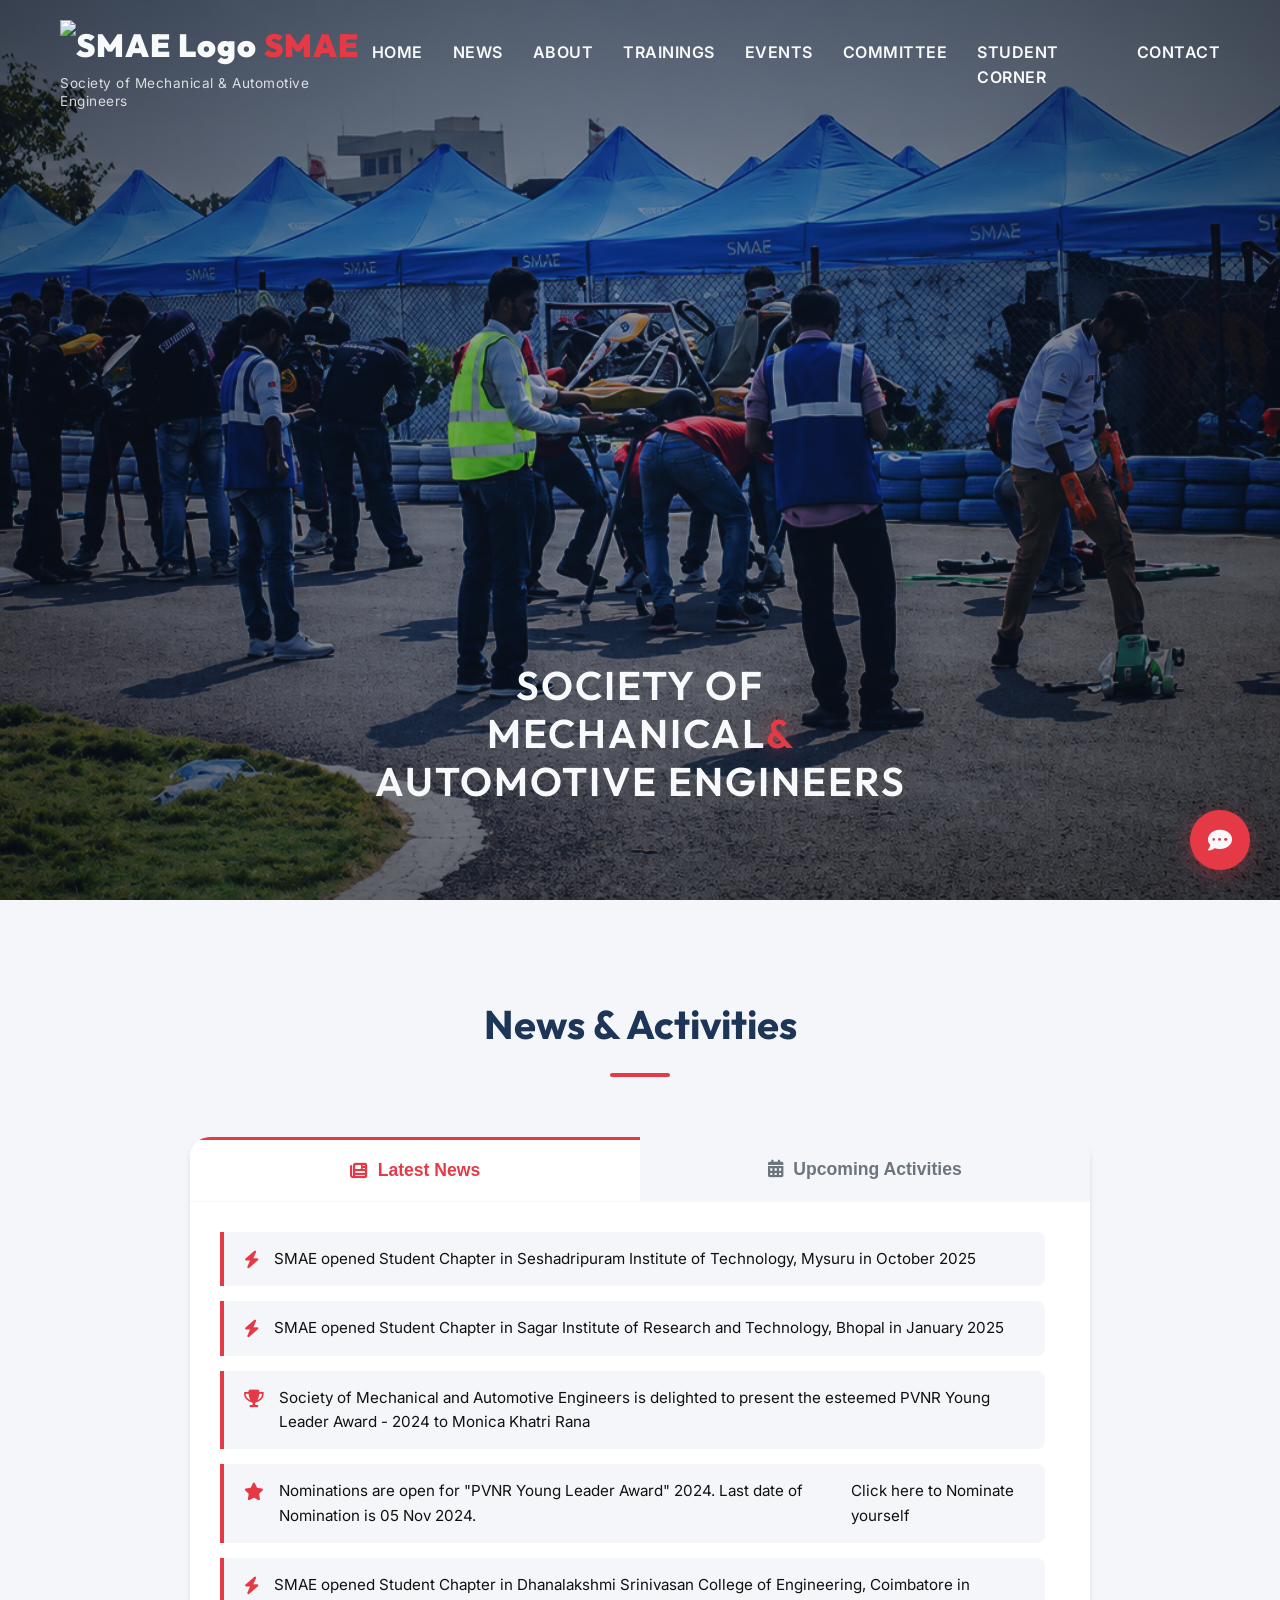
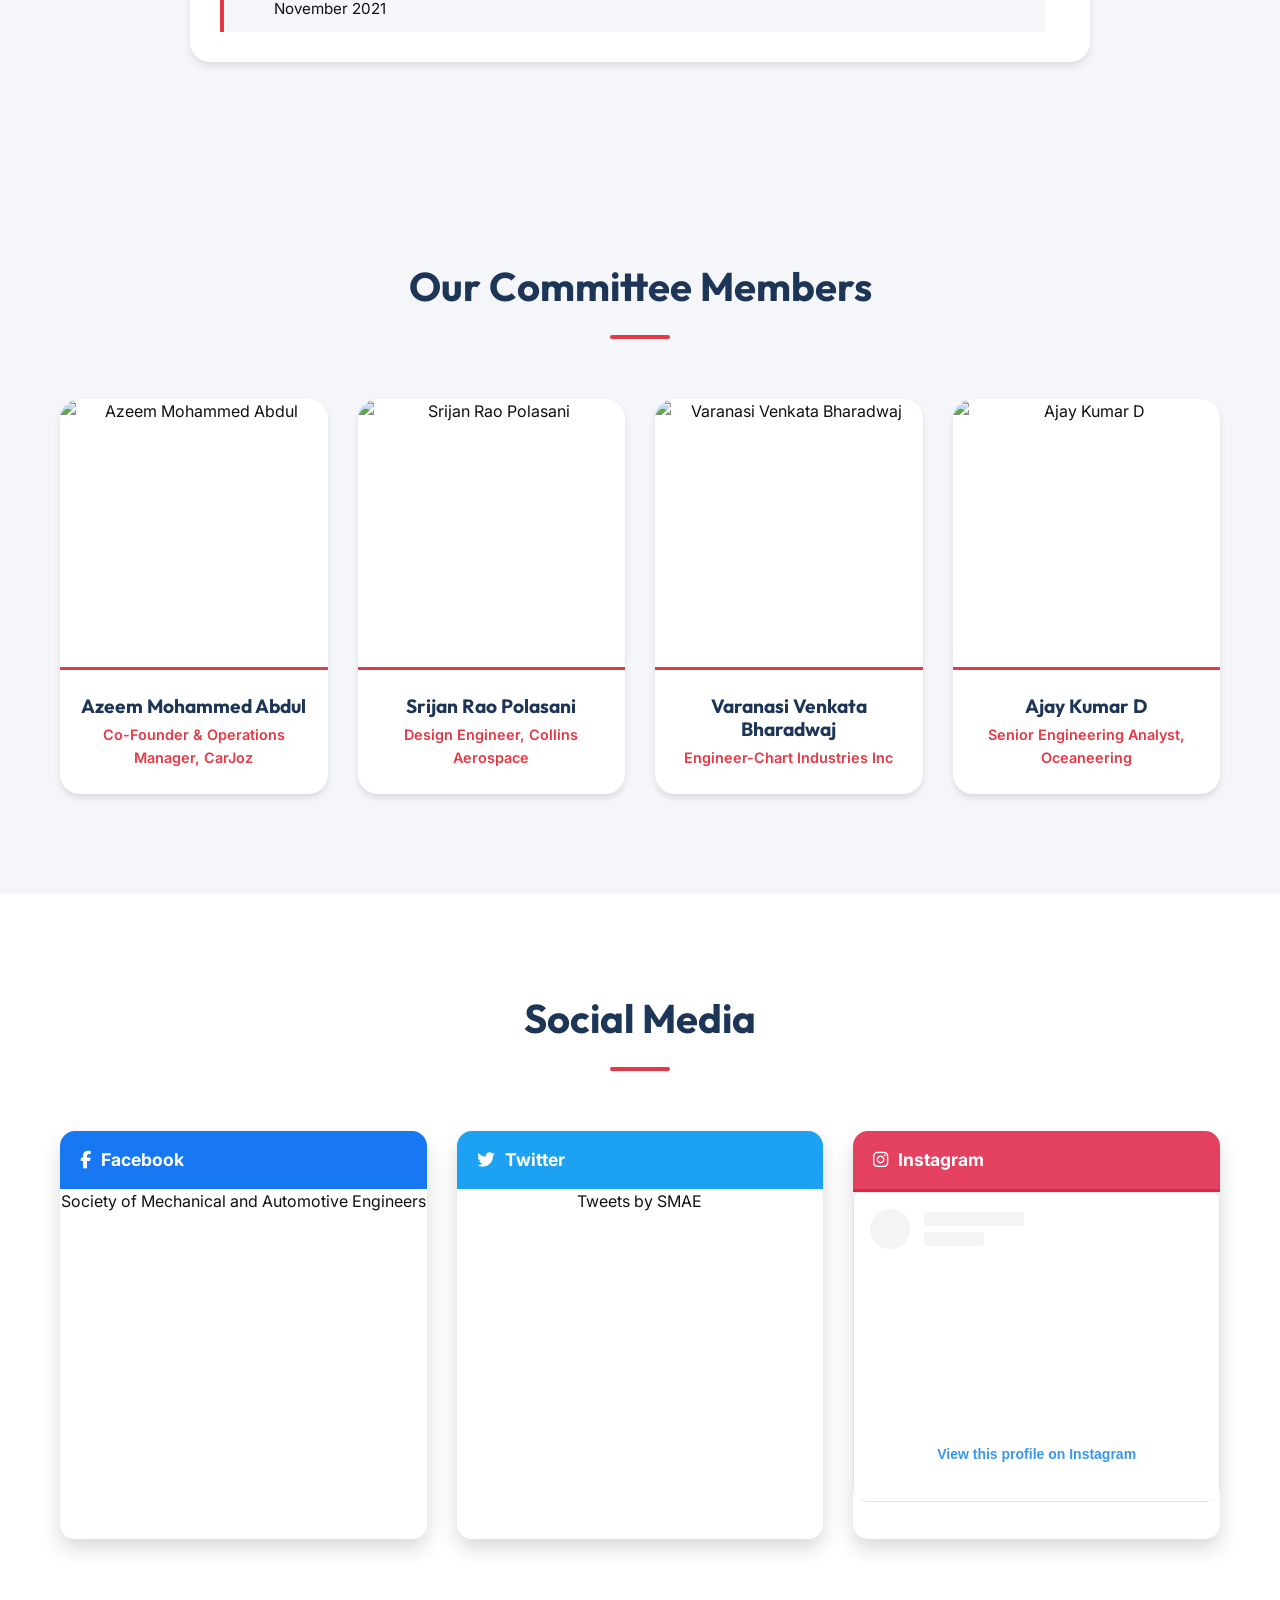
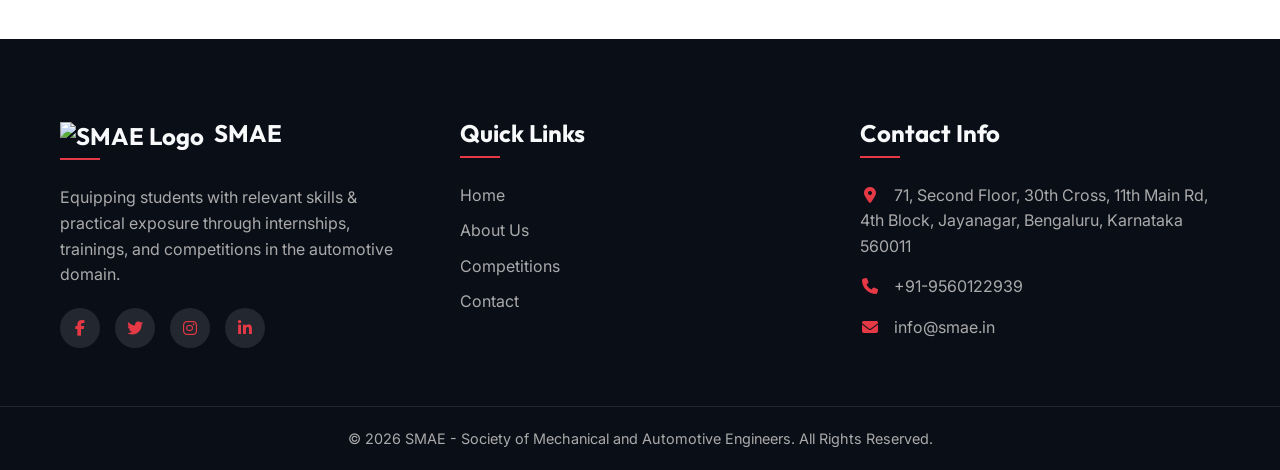
==== index.html @ 1c09d2eb "Add files via upload" ====
<!DOCTYPE html>
<html lang="en">

<head>
    <meta charset="UTF-8">
    <meta name="viewport" content="width=device-width, initial-scale=1.0">
    <title>SMAE - Society of Mechanical and Automotive Engineers</title>
    <meta name="description"
        content="India's leading organization for vehicle prototyping, research, component design, training, and motorsports development.">
    <link rel="icon" href="images/smae_logo.png" type="image/png">
    <link rel="stylesheet" href="styles.css">
    <link
        href="https://fonts.googleapis.com/css2?family=Inter:wght@300;400;600;800&family=Outfit:wght@400;700;900&display=swap"
        rel="stylesheet">
    <link rel="stylesheet" href="https://cdnjs.cloudflare.com/ajax/libs/font-awesome/6.4.0/css/all.min.css">
    <!-- Google reCAPTCHA v3 -->
    <script src="https://www.google.com/recaptcha/api.js" async defer></script>
</head>

<body>

    <div id="fb-root"></div>
    <script async defer crossorigin="anonymous" src="https://connect.facebook.net/en_US/sdk.js#xfbml=1&version=v18.0"
        nonce="1b1c"></script>

    <!-- Navigation -->
    <nav id="navbar">
        <div class="nav-container">
            <div class="logo">
                <a href="index.html"><img src="images/smae_logo.webp" alt="SMAE Logo" loading="lazy"><span>
                        SMAE</span></a>
                <p class="logo-subtitle">Society of Mechanical & Automotive Engineers</p>
            </div>
            <ul class="nav-links">
                <li><a href="index.html#home">Home</a></li>
                <li><a href="index.html#news">News</a></li>
                <li><a href="about.html">About</a></li>
                <li><a href="trainings.html">Trainings</a></li>
                <li><a href="events.html">Events</a></li>
                <li><a href="index.html#committee">Committee</a></li>
                <li><a href="student-corner.html">Student Corner</a></li>
                <li><a href="contact.html">Contact</a></li>
            </ul>
            <div class="hamburger">
                <i class="fas fa-bars"></i>
            </div>
        </div>
    </nav>

    <!-- Hero Section -->
    <section id="home" class="hero">
        <div class="hero-overlay"></div>
        <div class="hero-content">
            <h1 class="fade-up"> Society of Mechanical<span class="highlight">&</span> Automotive Engineers </h1>
        </div>
    </section>

    <!-- News & Activities Section -->
    <section id="news" class="news-section section-padding bg-light">
        <div class="container">
            <div class="section-header fade-in">
                <h2>News & Activities</h2>
                <div class="underline"></div>
            </div>
            <div class="tabs-container fade-up">
                <div class="tabs-header">
                    <button class="tab-btn active" data-tab="tab-news"><i class="fas fa-newspaper"></i> Latest
                        News</button>
                    <button class="tab-btn" data-tab="tab-upcoming"><i class="fas fa-calendar-alt"></i> Upcoming
                        Activities</button>
                </div>
                <div class="tabs-content">
                    <!-- News Tab -->
                    <div id="tab-news" class="tab-pane active">
                        <div class="news-scroller">
                            <ul class="news-list">
                                <li><i class="fas fa-bolt highlight-icon"></i> SMAE opened Student Chapter in
                                    Seshadripuram Institute of Technology, Mysuru in October 2025</li>
                                <li><i class="fas fa-bolt highlight-icon"></i> SMAE opened Student Chapter in Sagar
                                    Institute of Research and Technology, Bhopal in January 2025</li>
                                <li><i class="fas fa-trophy highlight-icon"></i> Society of Mechanical and Automotive
                                    Engineers is delighted to present the esteemed PVNR Young Leader Award - 2024 to
                                    Monica Khatri Rana</li>
                                <li><i class="fas fa-star highlight-icon"></i> Nominations are open for "PVNR Young
                                    Leader Award" 2024. Last date of Nomination is 05 Nov 2024. <a
                                        href="https://forms.gle/Z8h37H34sH3LCrK67">Click here to Nominate yourself</a>
                                </li>
                                <li><i class="fas fa-bolt highlight-icon"></i> SMAE opened Student Chapter in
                                    Dhanalakshmi Srinivasan College of Engineering, Coimbatore in November 2021</li>
                                <li><i class="fas fa-laptop highlight-icon"></i> SMAE organized free Webinars to
                                    Motorsports teams across India from April 2020 to May 2020 where 300 plus
                                    participants attended and clarified their doubts on building Vehicles</li>
                                <li><i class="fas fa-flag-checkered highlight-icon"></i> SMAE organized Students Kart
                                    Design Challenge Season IV from 25th February 2020 to 28th February 2020 at Hasten
                                    Gokarting, Hyderabad</li>
                                <li><i class="fas fa-flag-checkered highlight-icon"></i> SMAE organized Students Kart
                                    Design Challenge Season III from 6th August 2019 to 8th August 2019 at Hasten
                                    Gokarting, Hyderabad</li>
                                <li><i class="fas fa-cogs highlight-icon"></i> Training Session on "Design and
                                    Fabrication of Go-Kart" was organized at Mahaveer College of Engineering and
                                    Technology, Hyderabad from 01st March 2019 to 15th March 2019</li>
                                <li><i class="fas fa-cogs highlight-icon"></i> Training Session on "Design and
                                    Fabrication of Go-Kart" was organized at Vaagdevi College of Engineering, Warangal
                                    from 20th March 2019 to 05th April 2019</li>
                                <li><i class="fas fa-wrench highlight-icon"></i> SMAE organized Official Workshop of
                                    Students Kart Design Challenge SEASON-II on june 9th-10th, 2018, hosted by Guru
                                    Nanak Institute of Technology, Hyderabad.</li>
                                <li><i class="fas fa-industry highlight-icon"></i> SMAE organized 6-Day Summer
                                    Industrial Training & Internship on Automobile in association with CARJOZ from 3rd
                                    to 8th June, 2018.</li>
                                <li><i class="fas fa-child highlight-icon"></i> SMAE organized 7-day Summer Up-Skill
                                    Program for the children belongs to age group of 10-15 years, from May 11th - 17th,
                                    2018 at Lodha Casa Paradiso, Sanathnagar, Hyderabad.</li>
                                <li><i class="fas fa-cogs highlight-icon"></i> Training Session on “Design and
                                    Fabrication of Go-kart” was organized at Arjun College of Technology and Sciences,
                                    Hyderabad from 25th March-10th April, 2018.</li>
                                <li><i class="fas fa-cogs highlight-icon"></i> Training Session on “Design and
                                    Fabrication of Go-kart” was organized at AVN Institute of Engineering and
                                    Technology, Hyderabad from 28th February – 20th March, 2018.</li>
                                <li><i class="fas fa-flag-checkered highlight-icon"></i> Students Kart Design Challenge
                                    2017" Final round was organized at Hasten Go Karting from 2nd Jan 2018 to 5th Jan
                                    2018.</li>
                                <li><i class="fas fa-bolt highlight-icon"></i> SMAE Opened Student Chapters at CMR
                                    College of Engineering and Technology with (25 Students) from Department of
                                    Mechanical Engineering.</li>
                                <li><i class="fas fa-bolt highlight-icon"></i> SMAE Opened Student Chapters at Sri Indu
                                    College of Engineering & Technology with (25 Students) from Department of Mechanical
                                    Engineering.</li>
                            </ul>
                        </div>
                    </div>
                    <!-- Trainings moved to trainings.html -->
                </div>
            </div>
        </div>
    </section>

        <!-- Events and Sponsors moved to events.html -->

    <!-- Committee Section -->
    <section id="committee" class="committee section-padding bg-light">
        <div class="container">
            <div class="section-header fade-in">
                <h2>Our Committee Members</h2>
                <div class="underline"></div>
            </div>
            <div class="committee-grid">
                <!-- Azeem -->
                <div class="committee-card fade-up">
                    <div class="card-img-wrapper">
                        <img src="https://smae.in/images/committee-img/azeem.jpg" alt="Azeem Mohammed Abdul"
                            loading="lazy">
                        <div class="social-hover">
                            <a href="#"><i class="fab fa-linkedin-in"></i></a>
                            <a href="#"><i class="fab fa-google"></i></a>
                        </div>
                    </div>
                    <div class="card-info">
                        <h3>Azeem Mohammed Abdul</h3>
                        <p>Co-Founder & Operations Manager, CarJoz</p>
                    </div>
                </div>
                <!-- Srijan -->
                <div class="committee-card fade-up delay-1">
                    <div class="card-img-wrapper">
                        <img src="https://smae.in/images/committee-img/srijan.jpg" alt="Srijan Rao Polasani"
                            loading="lazy">
                        <div class="social-hover">
                            <a href="https://www.linkedin.com/in/srijan-rao-polasani-82194b104/" target="_blank"><i
                                    class="fab fa-linkedin-in"></i></a>
                        </div>
                    </div>
                    <div class="card-info">
                        <h3>Srijan Rao Polasani</h3>
                        <p>Design Engineer, Collins Aerospace</p>
                    </div>
                </div>
                <!-- Bharadwaj -->
                <div class="committee-card fade-up delay-2">
                    <div class="card-img-wrapper">
                        <img src="https://smae.in/images/committee-img/baradwaj.JPG" alt="Varanasi Venkata Bharadwaj"
                            loading="lazy">
                        <div class="social-hover">
                            <a href="https://www.linkedin.com/in/varanasi-bharadwaj-59558577" target="_blank"><i
                                    class="fab fa-linkedin-in"></i></a>
                        </div>
                    </div>
                    <div class="card-info">
                        <h3>Varanasi Venkata Bharadwaj</h3>
                        <p>Engineer-Chart Industries Inc</p>
                    </div>
                </div>
                <!-- Ajay -->
                <div class="committee-card fade-up delay-3">
                    <div class="card-img-wrapper">
                        <img src="https://smae.in/images/committee-img/ajay.jpg" alt="Ajay Kumar D" loading="lazy">
                        <div class="social-hover">
                            <a href="https://www.linkedin.com/in/ajay-kumar-d-578230118#search" target="_blank"><i
                                    class="fab fa-linkedin-in"></i></a>
                        </div>
                    </div>
                    <div class="card-info">
                        <h3>Ajay Kumar D</h3>
                        <p>Senior Engineering Analyst, Oceaneering</p>
                    </div>
                </div>
            </div>
        </div>
    </section>

    <!-- Student Corner moved to student-corner.html -->

    <!-- Social Media Section -->
    <section id="social" class="social-section section-padding">
        <div class="container">
            <div class="section-header fade-in">
                <h2>Social Media</h2>
                <div class="underline"></div>
            </div>
            <div class="social-grid">
                <div class="social-widget fade-up">
                    <div class="widget-header facebook">
                        <i class="fab fa-facebook-f"></i> Facebook
                    </div>
                    <div class="widget-body">
                        <div class="fb-page" data-href="https://www.facebook.com/smaesociety" data-tabs="timeline"
                            data-width="" data-height="310" data-small-header="false" data-adapt-container-width="true"
                            data-hide-cover="false" data-show-facepile="true">
                            <blockquote cite="https://www.facebook.com/smaesociety" class="fb-xfbml-parse-ignore"><a
                                    href="https://www.facebook.com/smaesociety">Society of Mechanical and Automotive
                                    Engineers</a></blockquote>
                        </div>
                    </div>
                </div>

                <div class="social-widget fade-up delay-1">
                    <div class="widget-header twitter">
                        <i class="fab fa-twitter"></i> Twitter
                    </div>
                    <div class="widget-body">
                        <a class="twitter-timeline" href="https://twitter.com/SMAE46347992" data-chrome="nofooter"
                            data-link-color="#e70d1f" data-height="310">Tweets by SMAE</a>
                    </div>
                </div>

                <div class="social-widget fade-up delay-2">
                    <div class="widget-header instagram">
                        <i class="fab fa-instagram"></i> Instagram
                    </div>
                    <div class="widget-body" id="instagram-widget" style="max-height: 310px; overflow-y: auto;">
                        <blockquote class="instagram-media"
                            data-instgrm-permalink="https://www.instagram.com/_s_m_a_e_/?hl=en"
                            data-instgrm-version="14"
                            style="background:#FFF; border:0; border-radius:3px; box-shadow:0 0 1px 0 rgba(0,0,0,0.5),0 1px 10px 0 rgba(0,0,0,0.15); margin: 1px; max-width:540px; min-width:326px; padding:0; width:99.375%; width:-webkit-calc(100% - 2px); width:calc(100% - 2px);">
                            <div style="padding:16px;">
                                <a href="https://www.instagram.com/_s_m_a_e_/?hl=en"
                                    style="background:#FFFFFF; line-height:0; padding:0 0; text-align:center; text-decoration:none; width:100%;"
                                    target="_blank">
                                    <div style="display: flex; flex-direction: row; align-items: center;">
                                        <div
                                            style="background-color: #F4F4F4; border-radius: 50%; height: 40px; margin-right: 14px; width: 40px;">
                                        </div>
                                        <div
                                            style="display: flex; flex-direction: column; flex-grow: 1; justify-content: center;">
                                            <div
                                                style="background-color: #F4F4F4; border-radius: 4px; height: 14px; margin-bottom: 6px; width: 100px;">
                                            </div>
                                            <div
                                                style="background-color: #F4F4F4; border-radius: 4px; height: 14px; width: 60px;">
                                            </div>
                                        </div>
                                    </div>
                                    <div style="padding: 19% 0;"></div>
                                    <div style="display:block; height:50px; margin:0 auto 12px; width:50px;"></div>
                                    <div style="padding-top: 8px;">
                                        <div
                                            style="color:#3897f0; font-family:Arial,sans-serif; font-size:14px; font-style:normal; font-weight:550; line-height:18px;">
                                            View this profile on Instagram</div>
                                    </div>
                                </a>
                            </div>
                        </blockquote>
                        <script async src="//www.instagram.com/embed.js"></script>
                    </div>
                </div>
            </div>
        </div>
    </section>

    <script async src="https://platform.twitter.com/widgets.js" charset="utf-8"></script>
    <script>
        function loadTwitterWidgets() {
            if (window.twttr && twttr.widgets && typeof twttr.widgets.load === 'function') {
                twttr.widgets.load();
            }
        }
        if (document.readyState === 'complete' || document.readyState === 'interactive') {
            loadTwitterWidgets();
        } else {
            window.addEventListener('DOMContentLoaded', loadTwitterWidgets);
        }
    </script>

    <!-- Contact form moved to contact.html -->

    <!-- Footer -->
    <footer id="contact" class="footer">
        <div class="container footer-content">
            <div class="footer-col">
                <h3><img src="images/smae_logo.png" alt="SMAE Logo"
                        style="height: 30px; margin-right: 10px; vertical-align: middle;" loading="lazy">SMAE</h3>
                <p>Equipping students with relevant skills & practical exposure through internships, trainings, and
                    competitions in the automotive domain.</p>
                <div class="social-links">
                    <a href="https://www.facebook.com/smaesociety" target="_blank"><i class="fab fa-facebook-f"></i></a>
                    <a href="https://twitter.com/SMAE46347992" target="_blank"><i class="fab fa-twitter"></i></a>
                    <a href="https://www.instagram.com/_s_m_a_e_/" target="_blank"><i class="fab fa-instagram"></i></a>
                    <a href="https://www.linkedin.com/in/society-of-mechanical-and-automotive-engineers-86778a149/"
                        target="_blank"><i class="fab fa-linkedin-in"></i></a>
                </div>
            </div>
            <div class="footer-col">
                <h3>Quick Links</h3>
                <ul>
                    <li><a href="index.html#home">Home</a></li>
                    <li><a href="about.html">About Us</a></li>
                    <li><a href="events.html">Competitions</a></li>
                    <li><a href="contact.html">Contact</a></li>
                </ul>
            </div>
            <div class="footer-col">
                <h3>Contact Info</h3>
                <p><i class="fas fa-map-marker-alt"></i> 71, Second Floor, 30th Cross, 11th Main Rd, 4th Block,
                    Jayanagar, Bengaluru, Karnataka 560011</p>
                <p><i class="fas fa-phone"></i> <a href="tel:+919560122939">+91-9560122939</a></p>
                <p><i class="fas fa-envelope"></i> <a href="mailto:info@smae.in">info@smae.in</a></p>
            </div>
        </div>
        <div class="footer-bottom">
            <p>&copy; 2026 SMAE - Society of Mechanical and Automotive Engineers. All Rights Reserved.</p>
        </div>
    </footer>

    <!-- Chatbot Widget -->
    <div class="chatbot-container">
        <!-- Floating Button -->
        <button id="chatbot-toggle" class="chatbot-toggle" aria-label="Open Chat">
            <i class="fas fa-comment-dots"></i>
        </button>

        <!-- Chat Window -->
        <div id="chatbot-window" class="chatbot-window">
            <div class="chatbot-header">
                <div class="chatbot-header-info">
                    <div class="chatbot-avatar">
                        <i class="fas fa-robot"></i>
                    </div>
                    <div>
                        <h3>SMAE Assistant</h3>
                        <p>Online</p>
                    </div>
                </div>
                <button id="chatbot-close" class="chatbot-close">
                    <i class="fas fa-times"></i>
                </button>
            </div>

            <div id="chatbot-messages" class="chatbot-messages">
                <div class="message ai-message">
                    <div class="message-content">
                        Hi there! 👋 I'm the SMAE Virtual Assistant. How can I help you today?
                    </div>
                </div>
            </div>

            <div class="chatbot-input-container">
                <form id="chatbot-form" class="chatbot-form">
                    <input type="text" id="chatbot-input" placeholder="Type your message..." autocomplete="off">
                    <button type="submit" class="chatbot-send">
                        <i class="fas fa-paper-plane"></i>
                    </button>
                </form>
            </div>
        </div>
    </div>

    <script src="script.js" defer></script>
</body>

</html>
---- styles.css ----
/* =========================================
   SMAE Clone - Premium Stylesheet
   ========================================= */

:root {
    --primary-color: #e63946;
    --primary-dark: #d62828;
    --secondary-color: #1d3557;
    --text-dark: #111111;
    --text-light: #f8f9fa;
    --text-muted: #6c757d;
    --bg-light: #f4f6f9;
    --bg-white: #ffffff;
    --bg-dark: #0a0e17;
    --card-bg: rgba(255, 255, 255, 0.05);
    --border-color: rgba(255, 255, 255, 0.1);
    --gradient-hero: linear-gradient(135deg, rgba(10, 14, 23, 0.9) 0%, rgba(29, 53, 87, 0.8) 100%);
    --shadow-sm: 0 4px 6px rgba(0, 0, 0, 0.1);
    --shadow-md: 0 10px 20px rgba(0, 0, 0, 0.15);
    --shadow-lg: 0 20px 40px rgba(0, 0, 0, 0.2);
    --transition-fast: 0.3s ease;
    --transition-slow: 0.6s cubic-bezier(0.16, 1, 0.3, 1);
}

* {
    margin: 0;
    padding: 0;
    box-sizing: border-box;
}

html {
    scroll-behavior: smooth;
}

body {
    font-family: 'Inter', sans-serif;
    color: var(--text-dark);
    background-color: var(--bg-white);
    line-height: 1.6;
    overflow-x: hidden;
}

h1, h2, h3, h4, h5, h6 {
    font-family: 'Outfit', sans-serif;
    font-weight: 700;
    line-height: 1.2;
}

a {
    text-decoration: none;
    color: inherit;
    transition: var(--transition-fast);
}

ul {
    list-style: none;
}

.container {
    max-width: 1200px;
    margin: 0 auto;
    padding: 0 20px;
}

.section-padding {
    padding: 100px 0;
}

.bg-light {
    background-color: var(--bg-light);
}

/* Typography & Utilities */
.section-header {
    text-align: center;
    margin-bottom: 60px;
}

.section-header h2 {
    font-size: 2.5rem;
    color: var(--secondary-color);
    margin-bottom: 10px;
    position: relative;
    display: inline-block;
}

.section-header p {
    color: var(--text-muted);
    font-size: 1.1rem;
    margin-top: 10px;
}

.underline {
    height: 4px;
    width: 60px;
    background: var(--primary-color);
    margin: 15px auto 0;
    border-radius: 2px;
}

.btn {
    display: inline-block;
    padding: 14px 30px;
    border-radius: 50px;
    font-weight: 600;
    font-size: 1.05rem;
    cursor: pointer;
    transition: var(--transition-fast);
    text-transform: uppercase;
    letter-spacing: 1px;
}

.btn-primary {
    background-color: var(--primary-color);
    color: var(--text-light);
    box-shadow: 0 4px 15px rgba(230, 57, 70, 0.4);
}

.btn-primary:hover {
    background-color: var(--primary-dark);
    transform: translateY(-3px);
    box-shadow: 0 8px 25px rgba(230, 57, 70, 0.5);
}

.btn-secondary {
    background-color: transparent;
    color: var(--text-light);
    border: 2px solid var(--text-light);
}

.btn-secondary:hover {
    background-color: var(--text-light);
    color: var(--secondary-color);
    transform: translateY(-3px);
}

/* Navbar */
#navbar {
    position: fixed;
    top: 0;
    left: 0;
    width: 100%;
    padding: 20px 0;
    z-index: 1000;
    transition: var(--transition-fast);
}

#navbar.scrolled {
    background-color: rgba(255, 255, 255, 0.95);
    padding: 15px 0;
    box-shadow: var(--shadow-sm);
    backdrop-filter: blur(10px);
}

#navbar.scrolled .logo a {
    color: var(--secondary-color);
}

#navbar.scrolled .nav-links li a {
    color: var(--secondary-color);
}

#navbar.scrolled .hamburger i {
    color: var(--secondary-color);
}

.nav-container {
    max-width: 1200px;
    margin: 0 auto;
    padding: 0 20px;
    display: flex;
    justify-content: space-between;
    align-items: center;
}

.logo a {
    font-size: 2rem;
    font-family: 'Outfit', sans-serif;
    font-weight: 900;
    color: var(--text-light);
    letter-spacing: 1px;
}

.logo span {
    color: var(--primary-color);
    vertical-align: top;
}

.logo-subtitle {
    margin: 4px 0 0;
    font-size: 0.85rem;
    color: rgba(255, 255, 255, 0.8);
    letter-spacing: 0.5px;
    font-weight: 400;
    line-height: 1.3;
}
.logo img {
    height: 50px;
    width: auto;
}

.nav-links {
    display: flex;
    gap: 30px;
}

.nav-links li a {
    color: var(--text-light);
    font-weight: 600;
    font-size: 1rem;
    text-transform: uppercase;
    letter-spacing: 0.5px;
    position: relative;
}

.nav-links li a::after {
    content: '';
    position: absolute;
    bottom: -5px;
    left: 0;
    width: 0;
    height: 2px;
    background-color: var(--primary-color);
    transition: var(--transition-fast);
}

.nav-links li a:hover::after {
    width: 100%;
}

.hamburger {
    display: none;
    font-size: 1.8rem;
    color: var(--text-light);
    cursor: pointer;
}

/* Hero Section */
.hero {
    height: 100vh;
    min-height: 600px;
    position: relative;
    display: flex;
    align-items: center;
    justify-content: center;
    text-align: center;
    background: linear-gradient(135deg, rgba(10, 14, 23, 0.75) 0%, rgba(26, 45, 77, 0.75) 50%, rgba(15, 20, 25, 0.85) 100%),
        url('smaebg.png');
    background-size: cover;
    background-position: center;
    background-repeat: no-repeat;
    background-blend-mode: overlay;
    overflow: hidden;
}

/* Grid Background */
.hero-grid {
    position: absolute;
    top: 0;
    left: 0;
    width: 100%;
    height: 100%;
    background-image: 
        linear-gradient(0deg, rgba(0, 212, 255, 0.03) 1px, transparent 1px),
        linear-gradient(90deg, rgba(0, 212, 255, 0.03) 1px, transparent 1px);
    background-size: 50px 50px;
    animation: gridMove 20s linear infinite;
    z-index: 0;
}

@keyframes gridMove {
    0% { transform: translateY(0px); }
    100% { transform: translateY(50px); }
}

/* Light Sweep Effect */
.light-sweep {
    position: absolute;
    top: 0;
    left: -100%;
    width: 100%;
    height: 100%;
    background: linear-gradient(90deg, transparent, rgba(0, 212, 255, 0.2), transparent);
    animation: lightSweep 4s ease-in-out infinite;
    z-index: 1;
    pointer-events: none;
}

@keyframes lightSweep {
    0% { left: -100%; }
    50% { left: 100%; }
    100% { left: 100%; }
}

/* Blueprint Container */
.blueprint-container {
    position: absolute;
    top: 50%;
    left: 50%;
    transform: translate(-50%, -50%);
    width: 70%;
    max-width: 600px;
    aspect-ratio: 2 / 1;
    z-index: 2;
}

/* Formula Car SVG */
.formula-car {
    width: 100%;
    height: 100%;
    filter: drop-shadow(0 0 40px rgba(0, 212, 255, 0.6)) drop-shadow(0 0 80px rgba(0, 212, 255, 0.3));
    animation: carFloat 3s ease-in-out infinite, carGlow 2s ease-in-out infinite;
}

@keyframes carFloat {
    0%, 100% { transform: translateY(0px); }
    50% { transform: translateY(-20px); }
}

@keyframes carGlow {
    0%, 100% { filter: drop-shadow(0 0 40px rgba(0, 212, 255, 0.6)) drop-shadow(0 0 80px rgba(0, 212, 255, 0.3)); }
    50% { filter: drop-shadow(0 0 60px rgba(0, 212, 255, 0.8)) drop-shadow(0 0 100px rgba(0, 212, 255, 0.5)); }
}

/* Blueprint Drawing Animation */
.car-body,
.aero {
    stroke-dasharray: 1000;
    stroke-dashoffset: 1000;
    animation: blueprintDraw 3s ease-out forwards;
}

@keyframes blueprintDraw {
    to { stroke-dashoffset: 0; }
}

.car-body { animation-delay: 0s; }
.aero { animation-delay: 0.5s; }
.tech-details { animation-delay: 1s; opacity: 0; animation: fade-in 0.6s ease-out forwards; }

@keyframes fade-in {
    to { opacity: 0.6; }
}

/* Wheel Rotation */
.wheel-spokes-front,
.wheel-spokes-back {
    animation: wheelRotate 1s linear infinite;
    transform-origin: 0 0;
}

.wheel-spokes-back {
    animation-direction: reverse;
}

@keyframes wheelRotate {
    0% { transform: translate(120px, 160px) rotate(0deg); }
    100% { transform: translate(120px, 160px) rotate(360deg); }
}

.wheel-spokes-back {
    animation: wheelRotateBack 1s linear infinite;
    transform-origin: 0 0;
}

@keyframes wheelRotateBack {
    0% { transform: translate(280px, 160px) rotate(0deg); }
    100% { transform: translate(280px, 160px) rotate(-360deg); }
}

/* CAD Annotations */
.cad-annotations {
    position: absolute;
    width: 100%;
    height: 100%;
    pointer-events: none;
}

.annotation {
    position: absolute;
    color: #00D4FF;
    font-size: 0.9rem;
    font-family: 'Courier New', monospace;
    font-weight: bold;
    display: flex;
    align-items: center;
    gap: 8px;
    opacity: 0;
    animation: annotationAppear 0.6s ease-out forwards;
}

.annotation-line {
    width: 30px;
    height: 1px;
    background: #00D4FF;
    box-shadow: 0 0 10px rgba(0, 212, 255, 0.6);
}

@keyframes annotationAppear {
    from { opacity: 0; transform: translateY(10px); }
    to { opacity: 0.8; transform: translateY(0); }
}

.annotation-1 { top: 5%; left: 10%; animation-delay: 1.5s; }
.annotation-2 { top: 70%; right: 15%; animation-delay: 1.7s; }
.annotation-3 { top: 30%; right: 5%; animation-delay: 1.9s; }
.annotation-4 { bottom: 15%; left: 5%; animation-delay: 2.1s; }

/* Particles Container */
.particles-container {
    position: absolute;
    top: 0;
    left: 0;
    width: 100%;
    height: 100%;
    z-index: 1;
    pointer-events: none;
}

.particle {
    position: absolute;
    background: radial-gradient(circle, #00D4FF, transparent);
    border-radius: 50%;
    animation: particleFloat 6s ease-in infinite;
}

@keyframes particleFloat {
    0% { opacity: 0; }
    10% { opacity: 1; }
    90% { opacity: 1; }
    100% { opacity: 0; transform: translateY(-200px) translateX(var(--tx)); }
}

.particle:nth-child(1) { width: 4px; height: 4px; left: 20%; top: 80%; --tx: 50px; animation-delay: 0s; }
.particle:nth-child(2) { width: 3px; height: 3px; left: 40%; top: 85%; --tx: -40px; animation-delay: 1s; }
.particle:nth-child(3) { width: 5px; height: 5px; left: 60%; top: 75%; --tx: 30px; animation-delay: 2s; }
.particle:nth-child(4) { width: 3px; height: 3px; left: 80%; top: 80%; --tx: -50px; animation-delay: 3s; }
.particle:nth-child(5) { width: 4px; height: 4px; left: 30%; top: 70%; --tx: 45px; animation-delay: 4s; }

/* Hero Overlay */
.hero-overlay {
    position: absolute;
    top: 0;
    left: 0;
    width: 100%;
    height: 100%;
    background: radial-gradient(ellipse at center, rgba(29, 53, 87, 0.3) 0%, rgba(10, 14, 23, 0.7) 100%);
    z-index: 1;
}

.hero-content {
    position: absolute;
    bottom: 80px;
    left: 50%;
    transform: translateX(-50%);
    z-index: 2;
    max-width: 600px;
    padding: 0 20px;
    text-align: center;
    width: 100%;
}

.hero-content h1 {
    font-size: 2.5rem;
    color: var(--text-light);
    margin-bottom: 15px;
    text-transform: uppercase;
    letter-spacing: 2px;
    font-weight: 600;
    opacity: 0.95;
}

.hero-content .highlight {
    color: var(--primary-color);
    text-shadow: 0 0 20px rgba(230, 57, 70, 0.5);
}

.hero-subtitle {
    font-size: 1rem;
    color: rgba(255, 255, 255, 0.75);
    margin-top: 10px;
    letter-spacing: 1px;
    font-weight: 400;
    opacity: 0.9;
}

.hero-content p {
    font-size: 1rem;
    color: rgba(255, 255, 255, 0.7);
    margin-bottom: 30px;
    font-weight: 300;
    line-height: 1.5;
}

.hero-buttons {
    display: flex;
    gap: 20px;
    justify-content: center;
}

/* Scroll Indicator */
.scroll-indicator {
    position: absolute;
    bottom: 30px;
    left: 50%;
    transform: translateX(-50%);
    z-index: 2;
}

.mouse {
    width: 30px;
    height: 50px;
    border: 2px solid var(--text-light);
    border-radius: 20px;
    position: relative;
}

.wheel {
    width: 4px;
    height: 10px;
    background: var(--primary-color);
    border-radius: 2px;
    position: absolute;
    top: 10px;
    left: 50%;
    transform: translateX(-50%);
    animation: scroll 2s infinite;
}

@keyframes scroll {
    0% { top: 10px; opacity: 1; }
    100% { top: 30px; opacity: 0; }
}

/* About Section */
.about-content {
    display: flex;
    flex-wrap: wrap;
    gap: 50px;
    align-items: center;
}

.about-text {
    flex: 1;
    min-width: 300px;
}

.about-text p {
    margin-bottom: 20px;
    font-size: 1.1rem;
    color: #444;
}

.about-stats {
    flex: 1;
    min-width: 300px;
    display: grid;
    grid-template-columns: repeat(2, 1fr);
    gap: 20px;
}

.stat-box {
    background: var(--bg-white);
    padding: 30px 20px;
    border-radius: 15px;
    text-align: center;
    box-shadow: var(--shadow-sm);
    transition: var(--transition-fast);
    border-bottom: 3px solid transparent;
}

.stat-box:hover {
    transform: translateY(-10px);
    box-shadow: var(--shadow-md);
    border-bottom-color: var(--primary-color);
}

.stat-box i {
    font-size: 2.5rem;
    color: var(--primary-color);
    margin-bottom: 15px;
}

.stat-box h3 {
    font-size: 2rem;
    color: var(--secondary-color);
    margin-bottom: 5px;
}

/* Trainings Section */
.grid-cards {
    display: grid;
    grid-template-columns: repeat(auto-fit, minmax(300px, 1fr));
    gap: 30px;
}

.card {
    background: var(--bg-white);
    padding: 40px 30px;
    border-radius: 20px;
    box-shadow: var(--shadow-sm);
    transition: var(--transition-fast);
    position: relative;
    z-index: 1;
    overflow: hidden;
}

.card::before {
    content: '';
    position: absolute;
    top: 0;
    left: 0;
    width: 100%;
    height: 0;
    background: var(--primary-color);
    z-index: -1;
    transition: var(--transition-fast);
}

.card:hover {
    transform: translateY(-10px);
    box-shadow: var(--shadow-lg);
}

.card:hover::before {
    height: 100%;
}

.card:hover h3, .card:hover p, .card:hover .card-icon {
    color: var(--bg-white);
}

.card-icon {
    font-size: 3rem;
    color: var(--secondary-color);
    margin-bottom: 20px;
    transition: var(--transition-fast);
}

.card h3 {
    font-size: 1.5rem;
    color: var(--secondary-color);
    margin-bottom: 15px;
    transition: var(--transition-fast);
}

.card p {
    color: var(--text-muted);
    transition: var(--transition-fast);
}

/* Events Timeline */
.events-timeline {
    position: relative;
    max-width: 800px;
    margin: 0 auto;
}

.events-timeline::after {
    content: '';
    position: absolute;
    width: 4px;
    background: var(--primary-color);
    top: 0;
    bottom: 0;
    left: 50%;
    margin-left: -2px;
    border-radius: 2px;
}

.timeline-item {
    padding: 10px 40px;
    position: relative;
    background: inherit;
    width: 50%;
}

.slide-in-left {
    left: 0;
}

.slide-in-right {
    left: 50%;
}

.timeline-item::after {
    content: '';
    position: absolute;
    width: 20px;
    height: 20px;
    right: -10px;
    background: var(--bg-white);
    border: 4px solid var(--primary-color);
    top: 15px;
    border-radius: 50%;
    z-index: 1;
}

.slide-in-right::after {
    left: -10px;
}

.timeline-content {
    padding: 30px;
    background: var(--bg-white);
    border-radius: 15px;
    box-shadow: var(--shadow-md);
    position: relative;
    transition: var(--transition-fast);
}

.timeline-content:hover {
    transform: scale(1.03);
    box-shadow: var(--shadow-lg);
}

.timeline-content h3 {
    color: var(--secondary-color);
    margin-bottom: 10px;
    font-size: 1.3rem;
}

.timeline-content p {
    color: var(--text-muted);
    margin-bottom: 15px;
}

.read-more {
    color: var(--primary-color);
    font-weight: 600;
    display: flex;
    align-items: center;
    gap: 8px;
}

.read-more i {
    transition: var(--transition-fast);
}

.read-more:hover i {
    transform: translateX(5px);
}

/* Footer */
.footer {
    background-color: var(--bg-dark);
    color: var(--text-light);
    padding: 80px 0 20px;
}

.footer-content {
    display: grid;
    grid-template-columns: repeat(auto-fit, minmax(250px, 1fr));
    gap: 40px;
    margin-bottom: 50px;
}

.footer-col h3 {
    font-size: 1.5rem;
    margin-bottom: 25px;
    position: relative;
    padding-bottom: 10px;
}

.footer-col h3::after {
    content: '';
    position: absolute;
    left: 0;
    bottom: 0;
    height: 2px;
    width: 40px;
    background: var(--primary-color);
}

.footer-col p {
    color: #aaa;
    margin-bottom: 15px;
}

.footer-col i {
    color: var(--primary-color);
    margin-right: 10px;
    width: 20px;
    text-align: center;
}

.social-links {
    display: flex;
    gap: 15px;
    margin-top: 20px;
}

.social-links a {
    display: inline-flex;
    align-items: center;
    justify-content: center;
    width: 40px;
    height: 40px;
    background: rgba(255,255,255,0.1);
    border-radius: 50%;
    color: var(--text-light);
    transition: var(--transition-fast);
}

.social-links a i {
    margin: 0;
}

.social-links a:hover {
    background: var(--primary-color);
    transform: translateY(-3px);
}

.footer-col ul li {
    margin-bottom: 10px;
}

.footer-col ul li a {
    color: #aaa;
}

.footer-col ul li a:hover {
    color: var(--primary-color);
    padding-left: 5px;
}

.footer-bottom {
    text-align: center;
    border-top: 1px solid rgba(255,255,255,0.1);
    padding-top: 20px;
    color: #aaa;
    font-size: 0.9rem;
}

/* Animations */
.fade-up {
    opacity: 0;
    transform: translateY(30px);
    transition: var(--transition-slow);
}

.fade-in {
    opacity: 0;
    transition: var(--transition-slow);
}

.fade-left {
    opacity: 0;
    transform: translateX(30px);
    transition: var(--transition-slow);
}

.fade-right {
    opacity: 0;
    transform: translateX(-30px);
    transition: var(--transition-slow);
}

.slide-in-left .timeline-content,
.slide-in-right .timeline-content {
    opacity: 0;
    transition: var(--transition-slow);
}

.slide-in-left .timeline-content { transform: translateX(-30px); }
.slide-in-right .timeline-content { transform: translateX(30px); }

.in-view {
    opacity: 1 !important;
    transform: translate(0) !important;
}

.delay-1 { transition-delay: 0.1s; }
.delay-2 { transition-delay: 0.2s; }
.delay-3 { transition-delay: 0.3s; }
.delay-4 { transition-delay: 0.4s; }
.delay-5 { transition-delay: 0.5s; }

/* Form Styles */
.form-container {
    max-width: 700px;
    margin: 0 auto;
    background: var(--bg-white);
    padding: 40px;
    border-radius: 20px;
    box-shadow: var(--shadow-lg);
}

.student-form .form-group {
    margin-bottom: 20px;
}

.student-form label {
    display: block;
    font-weight: 600;
    margin-bottom: 8px;
    color: var(--secondary-color);
}

.student-form input,
.student-form textarea {
    width: 100%;
    padding: 12px 15px;
    border: 1px solid var(--border-color);
    border-radius: 8px;
    background: var(--bg-light);
    color: var(--text-dark);
    font-family: inherit;
    font-size: 1rem;
    transition: var(--transition-fast);
}

.student-form input:focus,
.student-form textarea:focus {
    outline: none;
    border-color: var(--primary-color);
    box-shadow: 0 0 0 3px rgba(230, 57, 70, 0.1);
}

.form-captcha {
    margin-top: 25px;
    margin-bottom: 25px;
    padding: 20px;
    background: rgba(29, 53, 87, 0.05);
    border-radius: 10px;
    border-left: 4px solid var(--primary-color);
}

.captcha-box {
    display: flex;
    align-items: center;
    gap: 15px;
    margin-top: 10px;
}

#captchaCanvas {
    background: var(--bg-white);
    border-radius: 8px;
    box-shadow: var(--shadow-sm);
    cursor: pointer;
}

#captchaAnswer {
    max-width: 150px;
}

.btn-refresh {
    background: transparent;
    border: none;
    color: var(--secondary-color);
    font-size: 1.2rem;
    cursor: pointer;
    transition: var(--transition-fast);
    padding: 10px;
}

.btn-refresh:hover {
    color: var(--primary-color);
    transform: rotate(180deg);
}

.error-text {
    color: var(--primary-color);
    font-size: 0.9rem;
    margin-top: 8px;
    display: none;
}

.success-text {
    color: #2a9d8f;
    font-weight: 600;
    text-align: center;
    margin-top: 15px;
}

.btn-submit {
    width: 100%;
    margin-top: 10px;
}

/* Sponsors Slider */
.sponsors {
    background: var(--bg-white);
    overflow: hidden;
}

.sponsors-slider {
    position: relative;
    width: 100%;
    overflow: hidden;
    padding: 20px 0;
}

.sponsors-slider::before,
.sponsors-slider::after {
    content: '';
    position: absolute;
    top: 0;
    width: 150px;
    height: 100%;
    z-index: 2;
}

.sponsors-slider::before {
    left: 0;
    background: linear-gradient(to right, var(--bg-white) 0%, rgba(255,255,255,0) 100%);
}

.sponsors-slider::after {
    right: 0;
    background: linear-gradient(to left, var(--bg-white) 0%, rgba(255,255,255,0) 100%);
}

.sponsors-track {
    display: flex;
    width: calc(250px * 30);
    animation: scroll-sponsors 40s linear infinite;
    align-items: center;
}

.sponsors-track:hover {
    animation-play-state: paused;
}

.sponsor-logo {
    width: 250px;
    padding: 0 40px;
    display: flex;
    justify-content: center;
    align-items: center;
    opacity: 0.6;
    transition: var(--transition-fast);
    filter: grayscale(100%);
}

.sponsor-logo:hover {
    opacity: 1;
    filter: grayscale(0%);
    transform: scale(1.1);
}

.sponsor-logo img {
    max-width: 100%;
    max-height: 80px;
    object-fit: contain;
}

@keyframes scroll-sponsors {
    0% { transform: translateX(0); }
    100% { transform: translateX(calc(-250px * 15)); }
}

/* News & Activities Section */
.news-section {
    position: relative;
    z-index: 2;
}

.tabs-container {
    background: var(--bg-white);
    border-radius: 20px;
    box-shadow: var(--shadow-sm);
    overflow: hidden;
    margin: 0 auto;
    max-width: 900px;
}

.tabs-header {
    display: flex;
    border-bottom: 1px solid var(--border-color);
    background: var(--bg-light);
}

.tab-btn {
    flex: 1;
    padding: 20px;
    background: transparent;
    border: none;
    font-size: 1.1rem;
    font-weight: 600;
    color: var(--text-muted);
    cursor: pointer;
    transition: var(--transition-fast);
    display: flex;
    align-items: center;
    justify-content: center;
    gap: 10px;
}

.tab-btn:hover {
    color: var(--secondary-color);
    background: rgba(0,0,0,0.02);
}

.tab-btn.active {
    color: var(--primary-color);
    background: var(--bg-white);
    border-top: 3px solid var(--primary-color);
}

.tabs-content {
    padding: 30px;
}

.tab-pane {
    display: none;
    animation: fadeIn 0.5s ease;
}

.tab-pane.active {
    display: block;
}

.news-scroller {
    max-height: 400px;
    overflow-y: auto;
    padding-right: 15px;
}

.news-scroller::-webkit-scrollbar {
    width: 6px;
}

.news-scroller::-webkit-scrollbar-track {
    background: var(--bg-light);
    border-radius: 4px;
}

.news-scroller::-webkit-scrollbar-thumb {
    background: var(--primary-color);
    border-radius: 4px;
}

.news-list {
    display: flex;
    flex-direction: column;
    gap: 15px;
}

.news-list li {
    padding: 15px 20px;
    background: var(--bg-light);
    border-left: 4px solid var(--primary-color);
    border-radius: 0 8px 8px 0;
    font-size: 0.95rem;
    color: var(--text-dark);
    display: flex;
    align-items: flex-start;
    gap: 15px;
    transition: var(--transition-fast);
}

.news-list li:hover {
    transform: translateX(5px);
    box-shadow: var(--shadow-sm);
    background: var(--bg-white);
}

.highlight-icon {
    color: var(--primary-color);
    margin-top: 4px;
    font-size: 1.1rem;
}

/* Committee Section */
.committee-grid {
    display: grid;
    grid-template-columns: repeat(auto-fit, minmax(250px, 1fr));
    gap: 30px;
    margin-top: 40px;
}

.committee-card {
    background: var(--bg-white);
    border-radius: 20px;
    overflow: hidden;
    box-shadow: var(--shadow-sm);
    transition: var(--transition-fast);
    text-align: center;
}

.committee-card:hover {
    transform: translateY(-10px);
    box-shadow: var(--shadow-lg);
}

.card-img-wrapper {
    position: relative;
    width: 100%;
    padding-top: 100%; /* 1:1 Aspect Ratio */
    overflow: hidden;
    border-bottom: 3px solid var(--primary-color);
}

.card-img-wrapper img {
    position: absolute;
    top: 0;
    left: 0;
    width: 100%;
    height: 100%;
    object-fit: cover;
    transition: transform 0.5s ease;
}

.committee-card:hover .card-img-wrapper img {
    transform: scale(1.1);
}

.social-hover {
    position: absolute;
    top: 0;
    left: 0;
    width: 100%;
    height: 100%;
    background: rgba(29, 53, 87, 0.8);
    display: flex;
    align-items: center;
    justify-content: center;
    gap: 15px;
    opacity: 0;
    transition: var(--transition-fast);
}

.committee-card:hover .social-hover {
    opacity: 1;
}

.social-hover a {
    width: 40px;
    height: 40px;
    background: var(--bg-white);
    color: var(--secondary-color);
    border-radius: 50%;
    display: flex;
    align-items: center;
    justify-content: center;
    font-size: 1.2rem;
    transform: translateY(20px);
    opacity: 0;
    transition: all 0.4s cubic-bezier(0.175, 0.885, 0.32, 1.275);
}

.committee-card:hover .social-hover a {
    transform: translateY(0);
    opacity: 1;
}

.social-hover a:hover {
    background: var(--primary-color);
    color: var(--bg-white);
}

.committee-card:hover .social-hover a:nth-child(1) { transition-delay: 0.1s; }
.committee-card:hover .social-hover a:nth-child(2) { transition-delay: 0.2s; }

.card-info {
    padding: 25px 20px;
}

.card-info h3 {
    color: var(--secondary-color);
    font-size: 1.2rem;
    margin-bottom: 5px;
}

.card-info p {
    color: var(--primary-color);
    font-size: 0.9rem;
    font-weight: 600;
}

/* Social Media Section */
.social-grid {
    display: grid;
    grid-template-columns: repeat(auto-fit, minmax(280px, 1fr));
    gap: 30px;
}

.social-widget {
    background: var(--bg-white);
    border-radius: 15px;
    box-shadow: var(--shadow-md);
    overflow: hidden;
    transition: var(--transition-fast);
    display: flex;
    flex-direction: column;
}

.social-widget:hover {
    transform: translateY(-5px);
    box-shadow: var(--shadow-lg);
}

.widget-header {
    padding: 15px 20px;
    font-weight: 700;
    color: var(--bg-white);
    display: flex;
    align-items: center;
    gap: 10px;
    font-size: 1.1rem;
}

.widget-header.facebook { background: #1877F2; }
.widget-header.twitter { background: #1DA1F2; }
.widget-header.instagram { background: linear-gradient(45deg, #f09433 0%, #e6683c 25%, #dc2743 50%, #cc2366 75%, #bc1888 100%); }

.widget-body {
    padding: 0;
    min-height: 350px;
    flex: 1;
    display: flex;
    justify-content: center;
    background: #f9f9f9;
    overflow: hidden;
}

/* Instagram Widget Timeline Styling */
#instagram-widget {
    width: 100%;
    background: var(--bg-white);
    border-radius: 0 0 15px 15px;
    overflow: hidden;
    min-height: 310px;
}

/* Make Instagram widget look more like Facebook timeline */
.widget-header.instagram {
    background: #E4405F;
    border-bottom: 3px solid #d6294a;
}

.social-widget .widget-body {
    background: var(--bg-white);
}

/* Responsive adjustments */
@media (max-width: 900px) {
    .events-timeline::after { left: 31px; }
    .timeline-item { width: 100%; padding-left: 70px; padding-right: 25px; }
    .slide-in-right { left: 0; }
    .timeline-item::after { left: 21px; }
    .slide-in-right::after { left: 21px; }
    
    .hero-content h1 { font-size: 2rem; }
    .hero-content p { font-size: 0.9rem; }
    .blueprint-container { width: 80%; }
    .annotation { font-size: 0.8rem; }
}

@media (max-width: 768px) {
    .nav-links {
        position: absolute;
        top: 100%;
        left: -100%;
        width: 100%;
        height: 100vh;
        background: rgba(29, 53, 87, 0.98);
        flex-direction: column;
        align-items: center;
        padding-top: 50px;
        transition: var(--transition-fast);
    }
    
    .nav-links.active {
        left: 0;
    }
    
    .hamburger { display: block; }
    
    .nav-links li a { color: var(--text-light); }
    
    .hero-buttons { flex-direction: column; }
    
    .about-text, .about-stats { min-width: 100%; }
    
    .blueprint-container { width: 85%; }
    .formula-car { filter: drop-shadow(0 0 30px rgba(0, 212, 255, 0.5)) drop-shadow(0 0 60px rgba(0, 212, 255, 0.2)); }
    .annotation { font-size: 0.75rem; }
    .annotation-line { width: 20px; }
    .hero-content { bottom: 60px; }
    .hero-content h1 { font-size: 1.5rem; }
    .hero-content p { font-size: 0.85rem; }
}

/* =========================================
   Contact Form Section
   ========================================= */

.contact-section {
    background-color: var(--bg-white);
    padding: 80px 0;
}

.contact-wrapper {
    max-width: 600px;
    margin: 0 auto;
}

.contact-form {
    display: flex;
    flex-direction: column;
    gap: 20px;
}

.form-group {
    display: flex;
    flex-direction: column;
    gap: 8px;
}

.contact-form input,
.contact-form textarea {
    padding: 14px 16px;
    border: 2px solid var(--border-color);
    border-radius: 8px;
    font-family: inherit;
    font-size: 1rem;
    color: var(--text-dark);
    background-color: var(--bg-white);
    transition: var(--transition-fast);
}

.contact-form input:focus,
.contact-form textarea:focus {
    outline: none;
    border-color: var(--primary-color);
    box-shadow: 0 0 0 3px rgba(230, 57, 70, 0.1);
}

.contact-form textarea {
    resize: vertical;
    min-height: 120px;
    font-family: 'Inter', sans-serif;
}

.form-error {
    color: var(--primary-color);
    font-size: 0.85rem;
    display: none;
}

.form-error.show {
    display: block;
}

#submitBtn {
    padding: 14px 30px;
    font-size: 1.05rem;
    margin-top: 10px;
    transition: var(--transition-fast);
}

#submitBtn:disabled {
    opacity: 0.7;
    cursor: not-allowed;
}

.form-message {
    padding: 14px 16px;
    border-radius: 8px;
    text-align: center;
    font-weight: 500;
    display: none;
}

.form-message.show {
    display: block;
}

.form-message.success {
    background-color: rgba(46, 204, 113, 0.1);
    color: #27ae60;
    border-left: 4px solid #27ae60;
}

.form-message.error {
    background-color: rgba(230, 57, 70, 0.1);
    color: var(--primary-color);
    border-left: 4px solid var(--primary-color);
}

.recaptcha-notice {
    font-size: 0.75rem;
    color: var(--text-muted);
    text-align: center;
    margin-top: 15px;
    margin-bottom: 15px;
}

.recaptcha-notice a {
    color: var(--primary-color);
    text-decoration: underline;
}

/* =========================================
   Chatbot Widget Styles
   ========================================= */

.chatbot-container {
    position: fixed;
    bottom: 30px;
    right: 30px;
    z-index: 9999;
    font-family: 'Inter', sans-serif;
}

.chatbot-toggle {
    width: 60px;
    height: 60px;
    border-radius: 50%;
    background: var(--primary-color);
    color: var(--text-light);
    border: none;
    font-size: 1.5rem;
    cursor: pointer;
    box-shadow: 0 5px 20px rgba(230, 57, 70, 0.4);
    transition: var(--transition-fast);
    display: flex;
    align-items: center;
    justify-content: center;
}

.chatbot-toggle:hover {
    transform: scale(1.1);
    background: var(--primary-dark);
}

.chatbot-window {
    position: absolute;
    bottom: 80px;
    right: 0;
    width: 350px;
    height: 500px;
    background: var(--bg-white);
    border-radius: 20px;
    box-shadow: var(--shadow-lg);
    display: flex;
    flex-direction: column;
    overflow: hidden;
    transform-origin: bottom right;
    transform: scale(0);
    opacity: 0;
    visibility: hidden;
    transition: all 0.4s cubic-bezier(0.175, 0.885, 0.32, 1.275);
    border: 1px solid rgba(0,0,0,0.05);
}

.chatbot-window.active {
    transform: scale(1);
    opacity: 1;
    visibility: visible;
}

.chatbot-header {
    background: var(--primary-color);
    color: var(--text-light);
    padding: 15px 20px;
    display: flex;
    justify-content: space-between;
    align-items: center;
}

.chatbot-header-info {
    display: flex;
    align-items: center;
    gap: 15px;
}

.chatbot-avatar {
    width: 40px;
    height: 40px;
    background: rgba(255, 255, 255, 0.2);
    border-radius: 50%;
    display: flex;
    align-items: center;
    justify-content: center;
    font-size: 1.2rem;
}

.chatbot-header h3 {
    font-size: 1.1rem;
    font-family: 'Outfit', sans-serif;
    margin-bottom: 2px;
}

.chatbot-header p {
    font-size: 0.8rem;
    opacity: 0.8;
    display: flex;
    align-items: center;
    gap: 5px;
}

.chatbot-header p::before {
    content: '';
    display: inline-block;
    width: 8px;
    height: 8px;
    background: #4ade80;
    border-radius: 50%;
}

.chatbot-close {
    background: transparent;
    border: none;
    color: var(--text-light);
    font-size: 1.2rem;
    cursor: pointer;
    transition: var(--transition-fast);
    opacity: 0.8;
}

.chatbot-close:hover {
    opacity: 1;
    transform: rotate(90deg);
}

.chatbot-messages {
    flex: 1;
    padding: 20px;
    overflow-y: auto;
    background: #fcfcfc;
    display: flex;
    flex-direction: column;
    gap: 15px;
}

.chatbot-messages::-webkit-scrollbar {
    width: 6px;
}

.chatbot-messages::-webkit-scrollbar-track {
    background: #f1f1f1;
}

.chatbot-messages::-webkit-scrollbar-thumb {
    background: #ccc;
    border-radius: 10px;
}

.message {
    display: flex;
    max-width: 85%;
    animation: fadeIn 0.3s ease;
}

@keyframes fadeIn {
    from { opacity: 0; transform: translateY(10px); }
    to { opacity: 1; transform: translateY(0); }
}

.ai-message {
    align-self: flex-start;
}

.user-message {
    align-self: flex-end;
}

.message-content {
    padding: 12px 16px;
    border-radius: 15px;
    font-size: 0.95rem;
    line-height: 1.4;
    box-shadow: 0 2px 5px rgba(0,0,0,0.05);
}

.ai-message .message-content {
    background: #ffffff;
    border: 1px solid #eaeaea;
    border-top-left-radius: 5px;
    color: var(--text-dark);
}

.user-message .message-content {
    background: var(--primary-color);
    color: var(--text-light);
    border-top-right-radius: 5px;
}

/* Typing Indicator */
.typing-indicator {
    display: flex;
    gap: 4px;
    padding: 15px;
    background: #ffffff;
    border: 1px solid #eaeaea;
    border-radius: 15px;
    border-top-left-radius: 5px;
    width: fit-content;
    align-self: flex-start;
    animation: fadeIn 0.3s ease;
}

.typing-dot {
    width: 6px;
    height: 6px;
    background: var(--text-muted);
    border-radius: 50%;
    animation: typing 1.4s infinite ease-in-out both;
}

.typing-dot:nth-child(1) { animation-delay: -0.32s; }
.typing-dot:nth-child(2) { animation-delay: -0.16s; }

@keyframes typing {
    0%, 80%, 100% { transform: scale(0); }
    40% { transform: scale(1); }
}

.chatbot-input-container {
    padding: 15px;
    background: var(--bg-white);
    border-top: 1px solid #eaeaea;
}

.chatbot-form {
    display: flex;
    gap: 10px;
    align-items: center;
    background: var(--bg-light);
    padding: 5px 20px;
    border-radius: 30px;
    border: 1px solid #e1e1e1;
    transition: var(--transition-fast);
}

.chatbot-form:focus-within {
    border-color: var(--primary-color);
    background: var(--bg-white);
    box-shadow: 0 0 0 2px rgba(230, 57, 70, 0.1);
}

#chatbot-input {
    flex: 1;
    border: none;
    background: transparent;
    padding: 10px 0;
    font-size: 0.95rem;
    font-family: inherit;
    color: var(--text-dark);
}

#chatbot-input:focus {
    outline: none;
}

.chatbot-send {
    background: transparent;
    border: none;
    color: var(--primary-color);
    font-size: 1.2rem;
    cursor: pointer;
    transition: var(--transition-fast);
    padding: 5px;
    display: flex;
    align-items: center;
    justify-content: center;
}

.chatbot-send:hover {
    transform: scale(1.1) translateX(2px);
}

.chatbot-send:disabled {
    color: #ccc;
    cursor: not-allowed;
    transform: none;
}

@media (max-width: 480px) {
    .chatbot-window {
        position: fixed;
        top: 0;
        left: 0;
        width: 100%;
        height: 100%;
        border-radius: 0;
        bottom: 0;
        z-index: 10000;
    }
    
    .chatbot-toggle {
        bottom: 20px;
        right: 20px;
        z-index: 10001; /* Keep above window if needed, or hide */
    }
    
    .blueprint-container { width: 95%; max-width: 100%; }
    .hero-content { bottom: 40px; }
    .hero-content h1 { font-size: 1.3rem; }
    .hero-content p { font-size: 0.8rem; }
    .annotation { display: none; }
    .formula-car { filter: drop-shadow(0 0 20px rgba(0, 212, 255, 0.4)); }
}
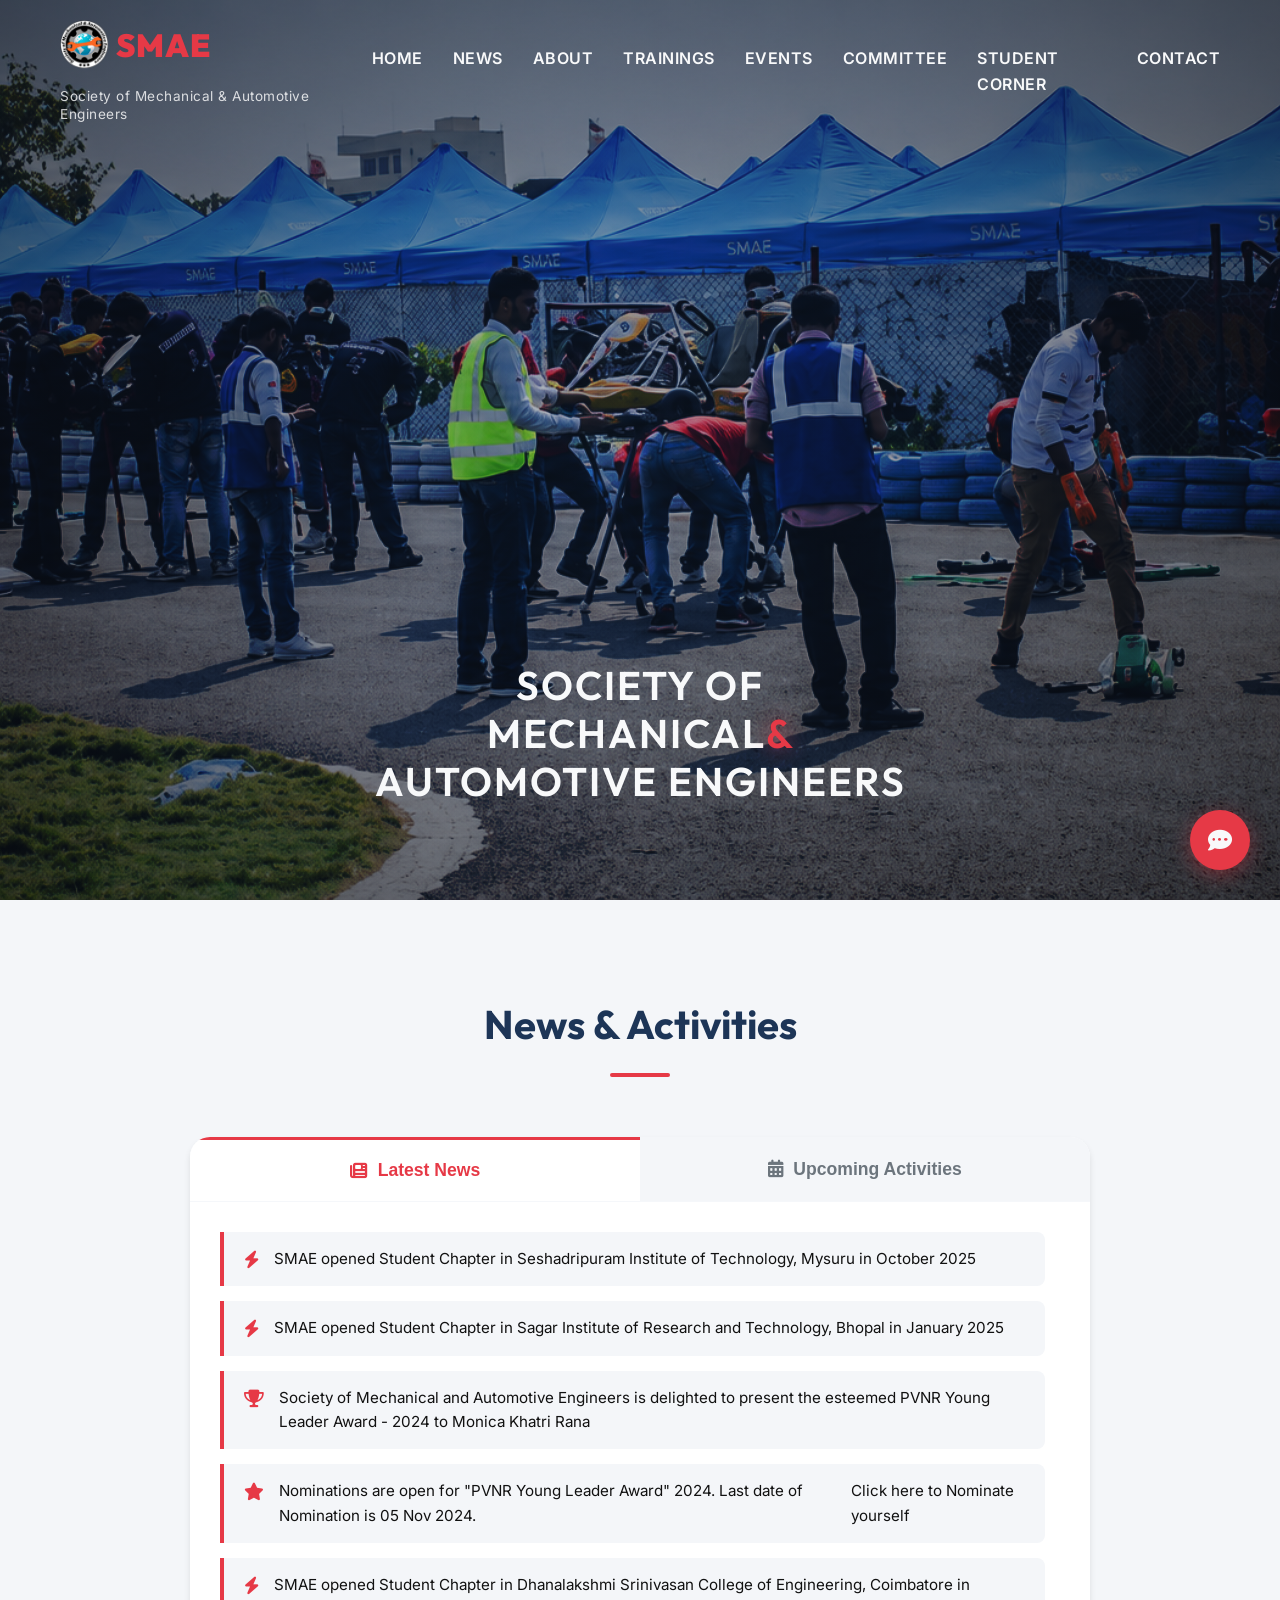
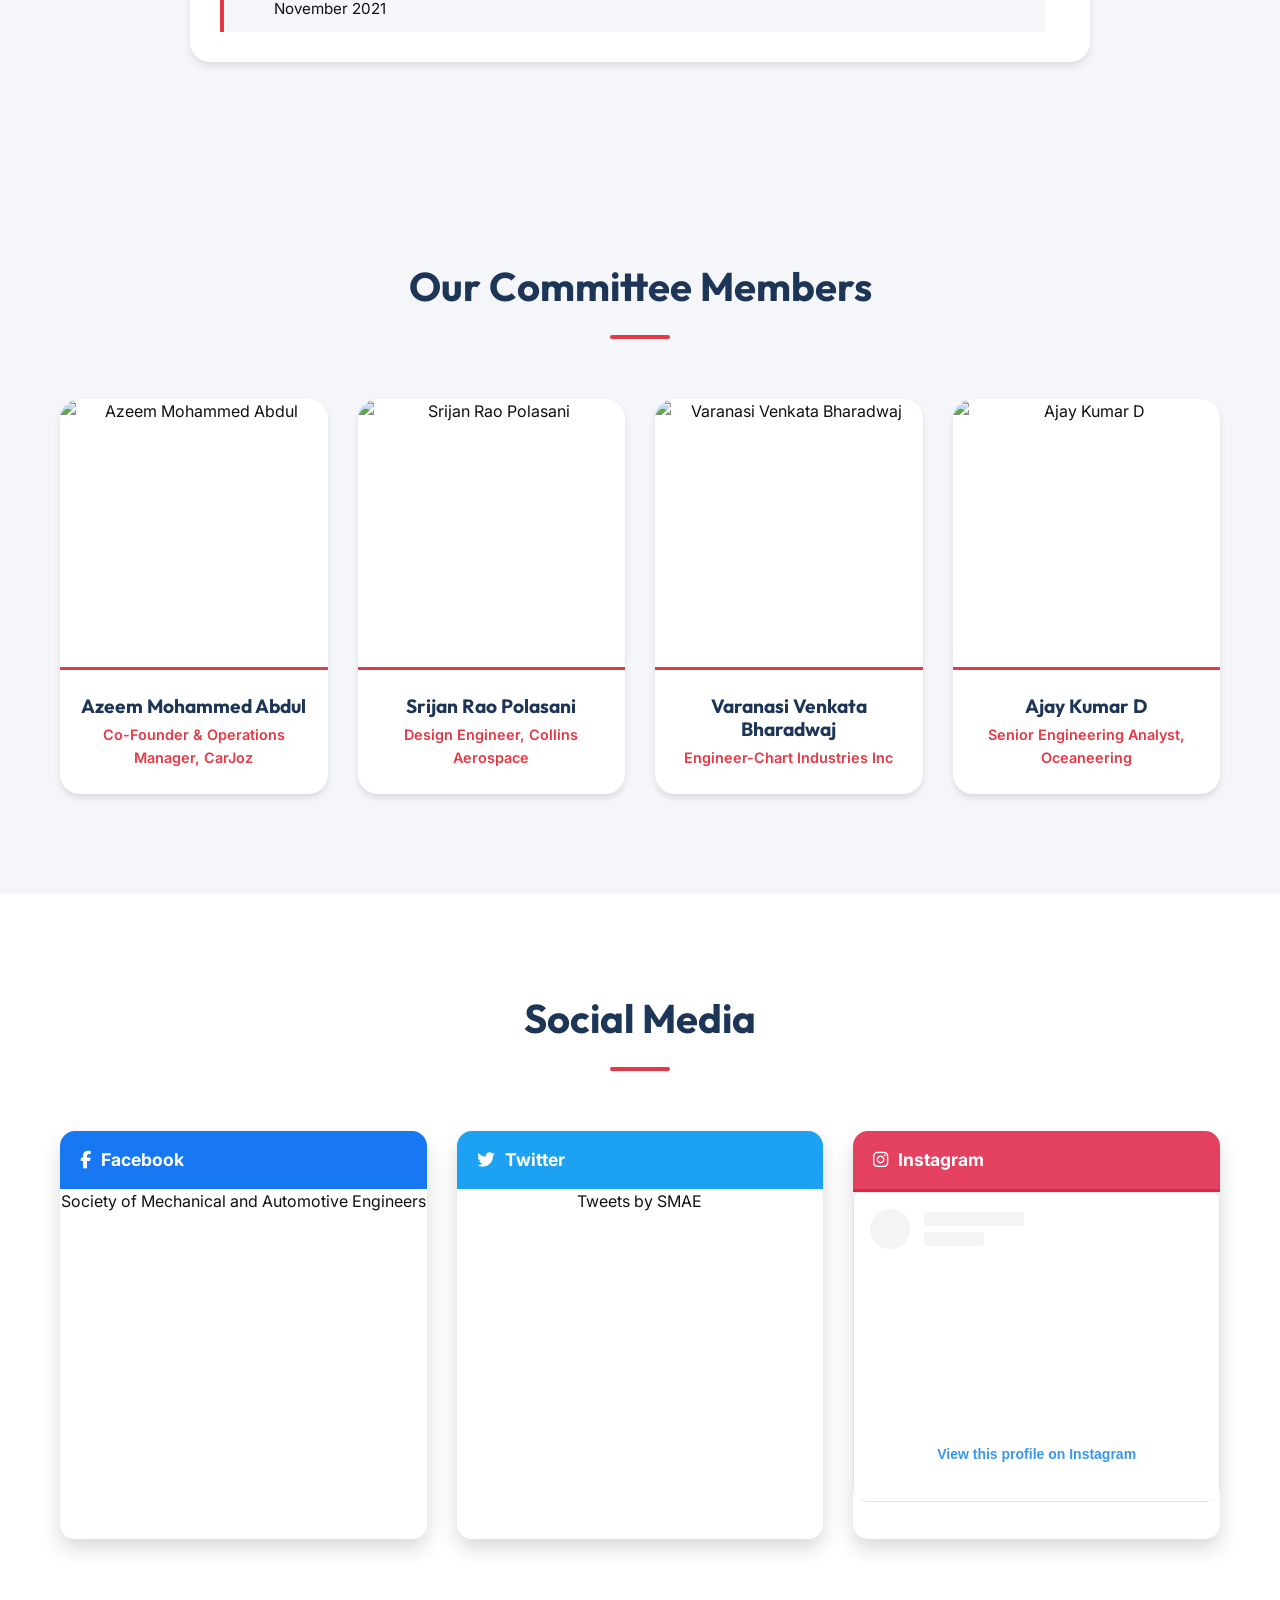
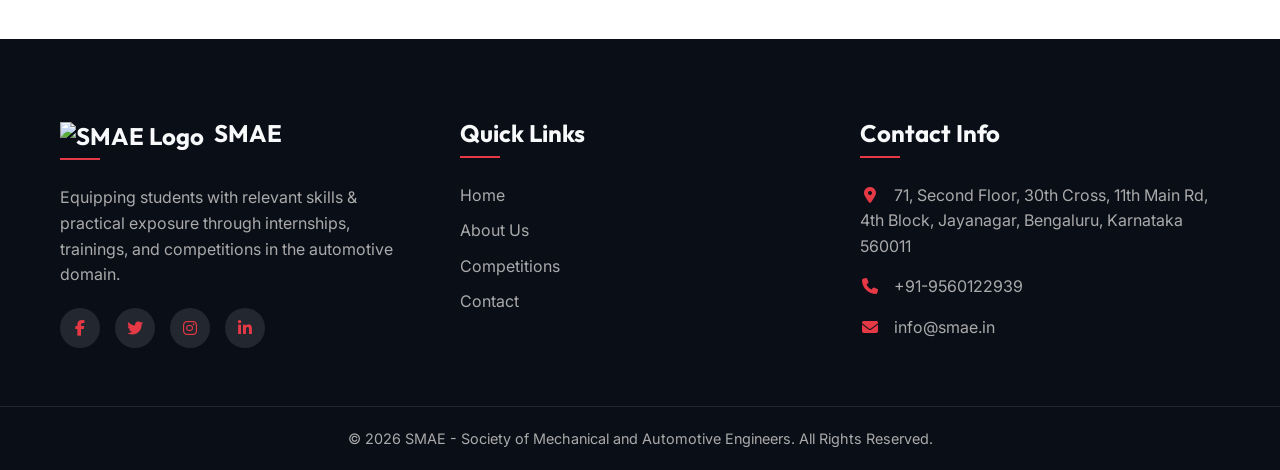
==== commit 4c69c063: "Update index.html" ====
--- a/index.html
+++ b/index.html
@@ -7,7 +7,7 @@
     <title>SMAE - Society of Mechanical and Automotive Engineers</title>
     <meta name="description"
         content="India's leading organization for vehicle prototyping, research, component design, training, and motorsports development.">
-    <link rel="icon" href="images/smae_logo.png" type="image/png">
+    <link rel="icon" href="smae_logo.png" type="png">
     <link rel="stylesheet" href="styles.css">
     <link
         href="https://fonts.googleapis.com/css2?family=Inter:wght@300;400;600;800&family=Outfit:wght@400;700;900&display=swap"
@@ -27,7 +27,7 @@
     <nav id="navbar">
         <div class="nav-container">
             <div class="logo">
-                <a href="index.html"><img src="images/smae_logo.webp" alt="SMAE Logo" loading="lazy"><span>
+                <a href="index.html"><img src="smae_logo.png" alt="SMAE Logo" loading="lazy"><span>
                         SMAE</span></a>
                 <p class="logo-subtitle">Society of Mechanical & Automotive Engineers</p>
             </div>
@@ -387,4 +387,4 @@
     <script src="script.js" defer></script>
 </body>
 
-</html>+</html>
